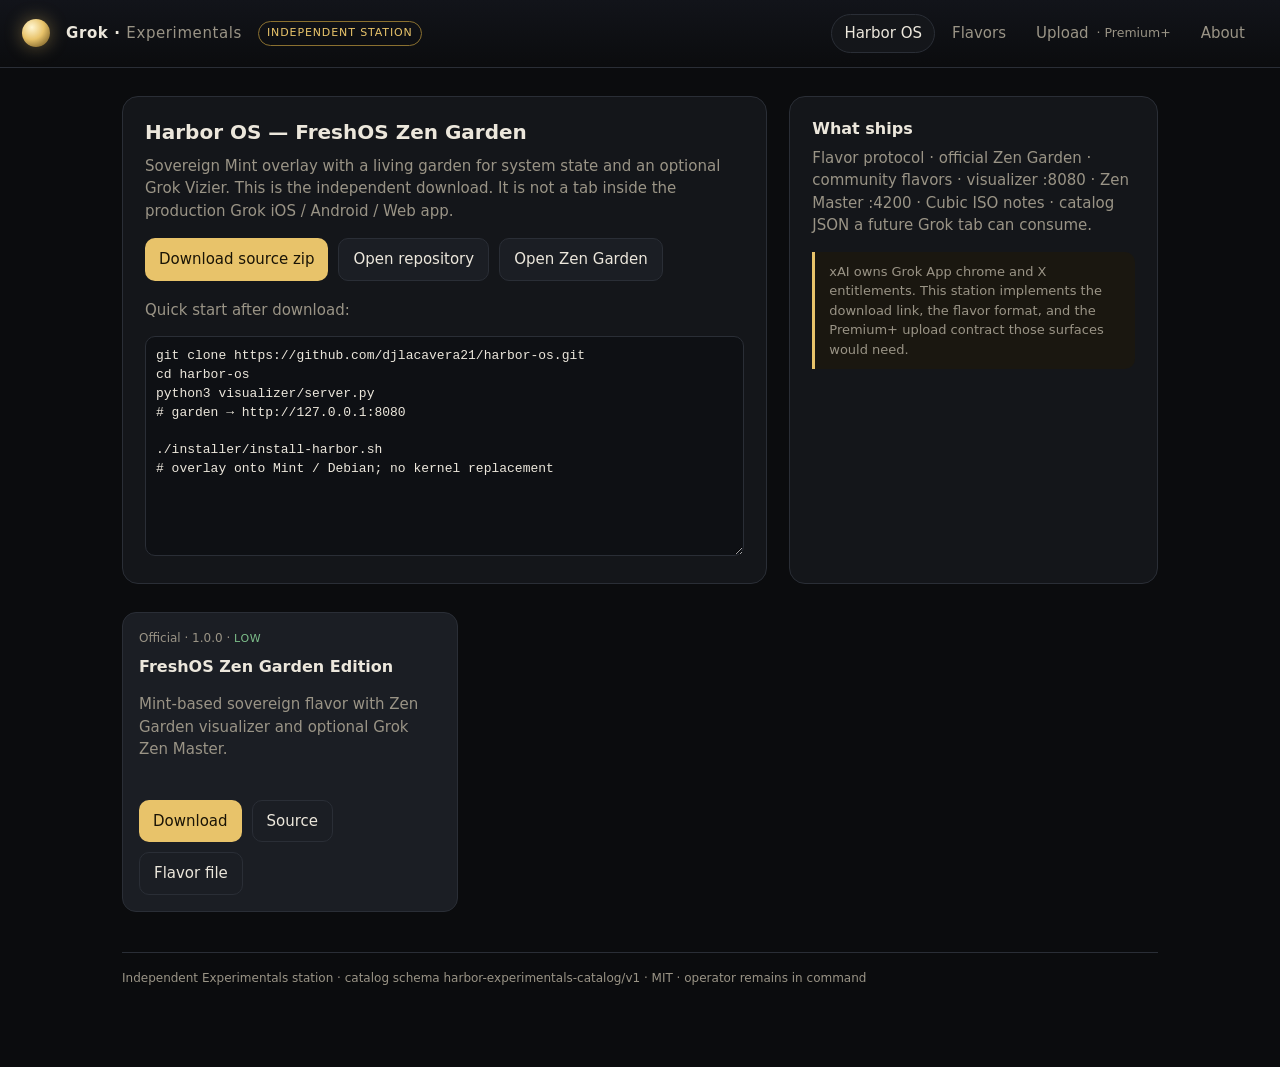
==== experimentals/index.html @ 012219d5 "Add Experimentals station UI and FreshOS alignment whitepaper" ====
<!DOCTYPE html>
<html lang="en">
<head>
  <meta charset="utf-8" />
  <meta name="viewport" content="width=device-width, initial-scale=1" />
  <title>Harbor OS · Experimentals</title>
  <link rel="stylesheet" href="station.css" />
</head>
<body>
  <header class="app">
    <div class="mark" aria-hidden="true"></div>
    <h1>Grok · <span>Experimentals</span></h1>
    <span class="pill">Independent station</span>
    <nav class="tabs">
      <button class="tab active" data-tab="official">Harbor OS</button>
      <button class="tab" data-tab="flavors">Flavors</button>
      <button class="tab" data-tab="upload">Upload <small>· Premium+</small></button>
      <button class="tab" data-tab="about">About</button>
    </nav>
  </header>
  <main>
    <div class="mobile-nav">
      <button class="tab active" data-tab="official">Harbor OS</button>
      <button class="tab" data-tab="flavors">Flavors</button>
      <button class="tab" data-tab="upload">Upload</button>
      <button class="tab" data-tab="about">About</button>
    </div>
    <section id="official" class="active">
      <div class="hero">
        <div class="card">
          <h2>Harbor OS — FreshOS Zen Garden</h2>
          <p class="lead">Sovereign Mint overlay with a living garden for system state and an optional Grok Vizier. This is the independent download. It is not a tab inside the production Grok iOS / Android / Web app.</p>
          <div class="row">
            <a class="btn" href="https://github.com/djlacavera21/harbor-os/archive/refs/heads/main.zip">Download source zip</a>
            <a class="btn ghost" href="https://github.com/djlacavera21/harbor-os">Open repository</a>
            <a class="btn ghost" href="../visualizer/index.html">Open Zen Garden</a>
          </div>
          <p class="lead" style="margin-top:18px">Quick start after download:</p>
          <textarea readonly>git clone https://github.com/djlacavera21/harbor-os.git
cd harbor-os
python3 visualizer/server.py
# garden → http://127.0.0.1:8080

./installer/install-harbor.sh
# overlay onto Mint / Debian; no kernel replacement</textarea>
        </div>
        <div class="card">
          <h3>What ships</h3>
          <p class="lead">Flavor protocol · official Zen Garden · community flavors · visualizer :8080 · Zen Master :4200 · Cubic ISO notes · catalog JSON a future Grok tab can consume.</p>
          <div class="notice">xAI owns Grok App chrome and X entitlements. This station implements the download link, the flavor format, and the Premium+ upload contract those surfaces would need.</div>
        </div>
      </div>
      <div class="grid" id="official-grid"></div>
    </section>
    <section id="flavors">
      <h2>Harbor flavors</h2>
      <p class="lead">A flavor is a versioned overlay, not a relicensed distro. Official line is free to download. Community packs stay unsigned until reviewed.</p>
      <div class="grid" id="flavor-grid"></div>
    </section>
    <section id="upload">
      <div class="card">
        <h2>Upload a flavor</h2>
        <p class="lead">Proposed Grok App submenu: X Premium+ only. Here the gate is local so authors can rehearse the same contract.</p>
        <div class="gate">
          <input id="premium" type="checkbox" />
          <label for="premium">I hold X Premium+ (or I am rehearsing the Premium+ upload path)</label>
        </div>
        <p class="lead">Drop a <code>harbor.flavor.yaml</code>. Max 50 MiB for a packed overlay. No API keys, no ISO images, no official xAI OS branding.</p>
        <input id="file" type="file" accept=".yaml,.yml,.json,.zip" disabled />
        <p class="lead">Or paste YAML:</p>
        <textarea id="yaml" placeholder="schema: harbor-flavor/v1" disabled></textarea>
        <div class="row">
          <button id="validate" disabled>Validate harbor-flavor/v1</button>
          <button id="packet" class="ghost" disabled>Build submission packet</button>
        </div>
        <p class="lead">Validated packets are published by pull request against <code>experimentals/catalog.json</code>.</p>
        <div id="log">Gate closed. Enable Premium+ simulation to upload.</div>
      </div>
    </section>
    <section id="about">
      <div class="card">
        <h2>Boundaries</h2>
        <p>Harbor OS is an independent overlay and flavor protocol maintained at <a href="https://github.com/djlacavera21/harbor-os">github.com/djlacavera21/harbor-os</a>.</p>
        <ul>
          <li>It does not modify the Grok App binary.</li>
          <li>It does not read live X subscription state.</li>
          <li>It does not host a full Linux Mint ISO (use official Mint + Cubic).</li>
          <li>It is not harboros.ai / TrueNAS SCALE HarborOS, and not the Rust Pi-4 harbor-kernel.</li>
        </ul>
        <p>Sister trees: <a href="https://github.com/djlacavera21/Harbor-OS-Experimentals">Harbor-OS-Experimentals</a>, <a href="https://github.com/djlacavera21/freshos-zen-garden">freshos-zen-garden</a>.</p>
        <p>Whitepaper: <a href="../whitepaper/FreshOS_Automation_Alignment_Whitepaper.md">FreshOS Automation Alignment</a>.</p>
      </div>
    </section>
    <footer class="site">Independent Experimentals station · catalog schema harbor-experimentals-catalog/v1 · MIT · operator remains in command</footer>
  </main>
  <script src="station.js"></script>
</body>
</html>
---- experimentals/station.css ----
:root{--bg:#0b0c0e;--panel:#14161a;--panel-2:#1b1e24;--line:#2a2e36;--text:#ece7dc;--muted:#9a9486;--gold:#e8c36a;--gold-dim:#8a7030;--ok:#7dbe8a;--warn:#d08a4a;--bad:#c96b6b}
*{box-sizing:border-box}html,body{margin:0;background:var(--bg);color:var(--text);font:15px/1.5 IBM Plex Sans,Segoe UI,system-ui,sans-serif}a{color:var(--gold);text-decoration:none}a:hover{text-decoration:underline}
header.app{display:flex;align-items:center;gap:16px;padding:14px 22px;border-bottom:1px solid var(--line);background:linear-gradient(180deg,#12141a,#0b0c0e);position:sticky;top:0;z-index:10}
.mark{width:28px;height:28px;border-radius:50%;background:radial-gradient(circle at 35% 30%,#fff6d2,var(--gold) 45%,#5a4314);box-shadow:0 0 18px #e8c36a66}
header h1{font-size:15px;font-weight:600;margin:0;letter-spacing:.04em}header h1 span{color:var(--muted);font-weight:400}
.tabs{display:flex;gap:4px;margin-left:auto}.tab{background:transparent;color:var(--muted);border:1px solid transparent;padding:7px 12px;border-radius:999px;cursor:pointer;font:inherit}.tab.active{color:var(--text);border-color:var(--line);background:var(--panel)}
.pill{font-size:11px;letter-spacing:.08em;text-transform:uppercase;border:1px solid var(--gold-dim);color:var(--gold);padding:3px 8px;border-radius:999px}
main{max-width:1080px;margin:0 auto;padding:28px 22px 80px}.hero{display:grid;grid-template-columns:1.4fr .8fr;gap:22px;margin-bottom:28px}
@media(max-width:860px){.hero{grid-template-columns:1fr}.tabs{display:none}.mobile-nav{display:flex}}
.card{background:var(--panel);border:1px solid var(--line);border-radius:16px;padding:20px 22px}h2{font-size:20px;margin:0 0 8px}h3{font-size:16px;margin:0 0 6px}p.lead{color:var(--muted);margin-top:0}
.row{display:flex;gap:10px;flex-wrap:wrap;margin-top:16px}button,.btn{display:inline-flex;align-items:center;gap:8px;background:var(--gold);color:#1a1406;border:0;border-radius:10px;padding:9px 14px;font:600 13px/1 inherit;cursor:pointer;text-decoration:none}
button.ghost,.btn.ghost{background:var(--panel-2);color:var(--text);border:1px solid var(--line)}button:disabled{opacity:.45;cursor:not-allowed}
.grid{display:grid;grid-template-columns:repeat(auto-fill,minmax(250px,1fr));gap:14px}.flavor{background:var(--panel-2);border:1px solid var(--line);border-radius:14px;padding:16px;display:flex;flex-direction:column;gap:8px}.flavor .meta{color:var(--muted);font-size:12px}
.risk{font-size:11px;text-transform:uppercase;letter-spacing:.06em}.risk.low{color:var(--ok)}.risk.unsigned{color:var(--warn)}
.notice{border-left:3px solid var(--gold);padding:10px 14px;background:#1a1710;border-radius:0 10px 10px 0;color:var(--muted);font-size:13px}.gate{display:flex;align-items:center;gap:10px;margin:14px 0}
input[type=file],textarea,input[type=text]{width:100%;background:#0e1014;color:var(--text);border:1px solid var(--line);border-radius:10px;padding:10px;font:13px/1.45 ui-monospace,Menlo,monospace}textarea{min-height:220px;resize:vertical}
#log{white-space:pre-wrap;font:12px/1.5 ui-monospace,monospace;color:var(--muted);background:#0e1014;border-radius:10px;padding:12px;min-height:80px}.ok{color:var(--ok)}.bad{color:var(--bad)}
footer.site{color:var(--muted);font-size:12px;margin-top:40px;border-top:1px solid var(--line);padding-top:16px}section{display:none}section.active{display:block}.mobile-nav{display:none;gap:8px;margin:0 0 18px}
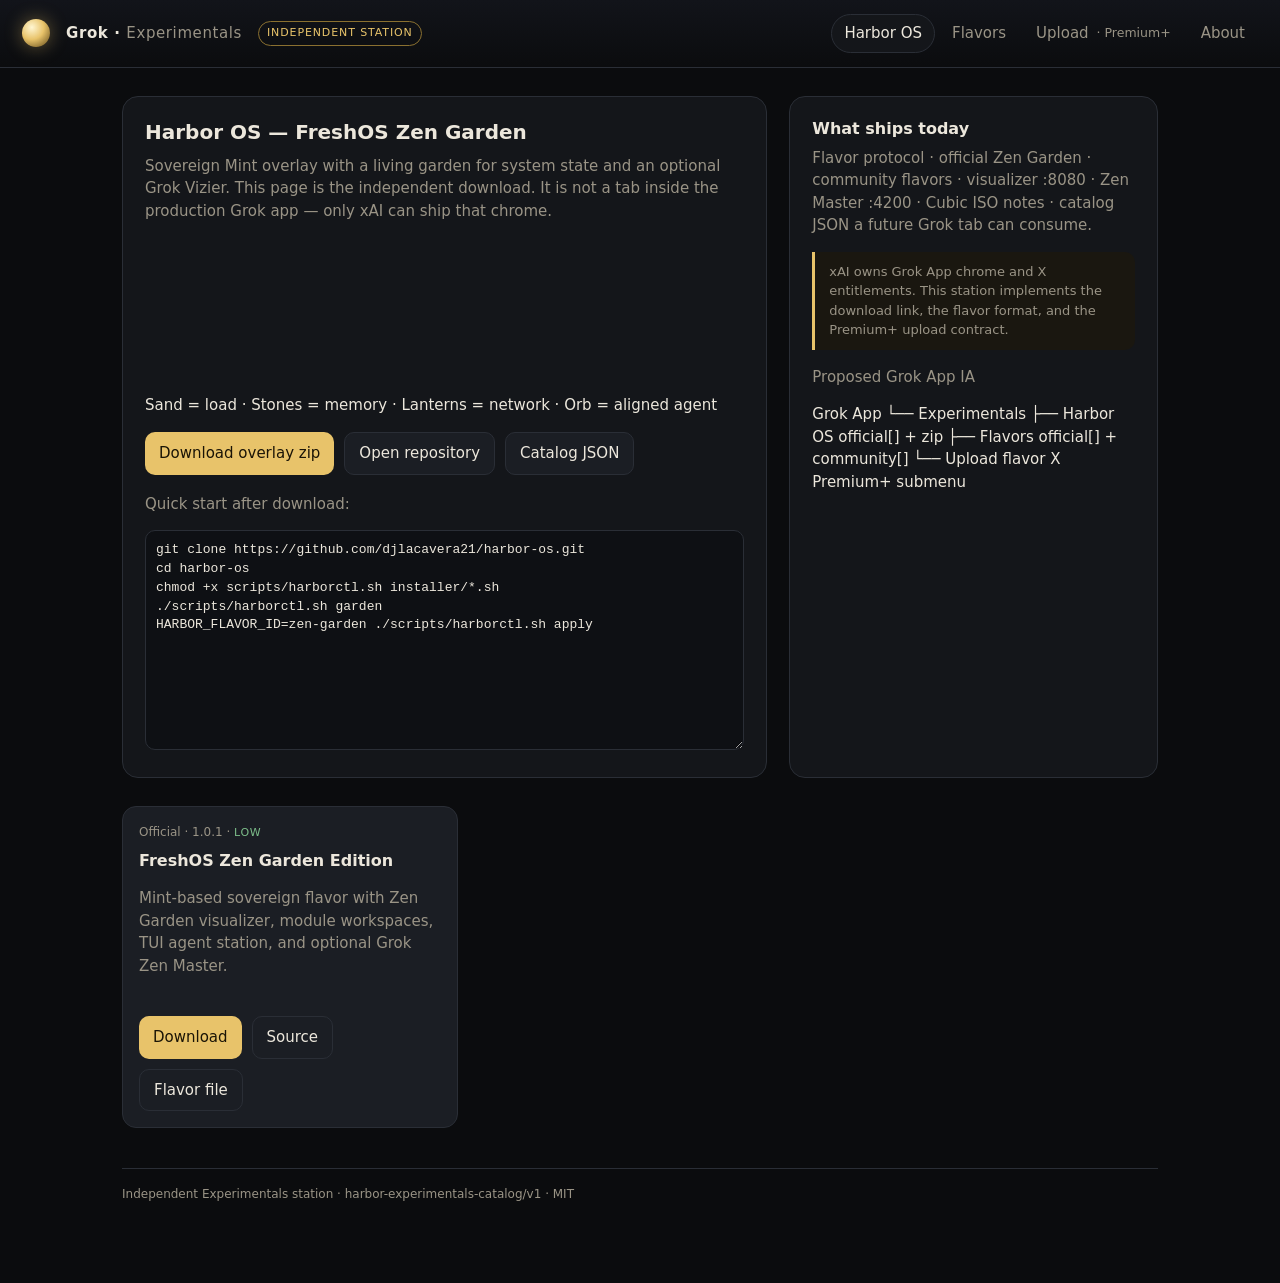
==== commit c2faebe0: "Split Experimentals station into index/station.css with Grok-app tabs and garden preview" ====
--- a/experimentals/index.html
+++ b/experimentals/index.html
@@ -4,6 +4,7 @@
   <meta charset="utf-8" />
   <meta name="viewport" content="width=device-width, initial-scale=1" />
   <title>Harbor OS · Experimentals</title>
+  <meta name="description" content="Independent Harbor OS download station. Official FreshOS Zen Garden flavor, community flavors, and a Premium+ upload rehearsal." />
   <link rel="stylesheet" href="station.css" />
 </head>
 <body>
@@ -19,79 +20,81 @@
     </nav>
   </header>
   <main>
-    <div class="mobile-nav">
-      <button class="tab active" data-tab="official">Harbor OS</button>
-      <button class="tab" data-tab="flavors">Flavors</button>
-      <button class="tab" data-tab="upload">Upload</button>
-      <button class="tab" data-tab="about">About</button>
-    </div>
     <section id="official" class="active">
       <div class="hero">
         <div class="card">
           <h2>Harbor OS — FreshOS Zen Garden</h2>
-          <p class="lead">Sovereign Mint overlay with a living garden for system state and an optional Grok Vizier. This is the independent download. It is not a tab inside the production Grok iOS / Android / Web app.</p>
+          <p class="lead">Sovereign Mint overlay with a living garden for system state and an optional Grok Vizier. This page is the independent download. It is not a tab inside the production Grok app — only xAI can ship that chrome.</p>
+          <div class="garden-wrap" aria-hidden="true">
+            <canvas id="mini-garden"></canvas>
+            <div class="garden-cap">Sand = load · Stones = memory · Lanterns = network · Orb = aligned agent</div>
+          </div>
           <div class="row">
-            <a class="btn" href="https://github.com/djlacavera21/harbor-os/archive/refs/heads/main.zip">Download source zip</a>
+            <a class="btn" href="https://github.com/djlacavera21/harbor-os/archive/refs/heads/main.zip">Download overlay zip</a>
             <a class="btn ghost" href="https://github.com/djlacavera21/harbor-os">Open repository</a>
-            <a class="btn ghost" href="../visualizer/index.html">Open Zen Garden</a>
+            <a class="btn ghost" href="https://raw.githubusercontent.com/djlacavera21/harbor-os/main/experimentals/catalog.json">Catalog JSON</a>
           </div>
           <p class="lead" style="margin-top:18px">Quick start after download:</p>
+          <div class="dl-box">
           <textarea readonly>git clone https://github.com/djlacavera21/harbor-os.git
 cd harbor-os
-python3 visualizer/server.py
-# garden → http://127.0.0.1:8080
-
-./installer/install-harbor.sh
-# overlay onto Mint / Debian; no kernel replacement</textarea>
+chmod +x scripts/harborctl.sh installer/*.sh
+./scripts/harborctl.sh garden
+HARBOR_FLAVOR_ID=zen-garden ./scripts/harborctl.sh apply</textarea>
+          </div>
         </div>
         <div class="card">
-          <h3>What ships</h3>
+          <h3>What ships today</h3>
           <p class="lead">Flavor protocol · official Zen Garden · community flavors · visualizer :8080 · Zen Master :4200 · Cubic ISO notes · catalog JSON a future Grok tab can consume.</p>
-          <div class="notice">xAI owns Grok App chrome and X entitlements. This station implements the download link, the flavor format, and the Premium+ upload contract those surfaces would need.</div>
+          <div class="notice">xAI owns Grok App chrome and X entitlements. This station implements the download link, the flavor format, and the Premium+ upload contract.</div>
+          <p class="lead" style="margin-top:16px">Proposed Grok App IA</p>
+          <div class="ia">Grok App
+ └── Experimentals
+      ├── Harbor OS     official[] + zip
+      ├── Flavors       official[] + community[]
+      └── Upload flavor X Premium+ submenu</div>
         </div>
       </div>
       <div class="grid" id="official-grid"></div>
     </section>
     <section id="flavors">
       <h2>Harbor flavors</h2>
-      <p class="lead">A flavor is a versioned overlay, not a relicensed distro. Official line is free to download. Community packs stay unsigned until reviewed.</p>
+      <p class="lead">A flavor is a versioned overlay, not a relicensed distro. Official line is free. Community packs stay unsigned until reviewed. Proposed Grok App submenu: X Premium+ authors upload <code>harbor.flavor.yaml</code>.</p>
       <div class="grid" id="flavor-grid"></div>
     </section>
     <section id="upload">
       <div class="card">
         <h2>Upload a flavor</h2>
-        <p class="lead">Proposed Grok App submenu: X Premium+ only. Here the gate is local so authors can rehearse the same contract.</p>
+        <p class="lead">Proposed Grok App submenu: <strong>X Premium+ only</strong>. Here the gate is local so authors can rehearse the same contract.</p>
         <div class="gate">
           <input id="premium" type="checkbox" />
           <label for="premium">I hold X Premium+ (or I am rehearsing the Premium+ upload path)</label>
         </div>
-        <p class="lead">Drop a <code>harbor.flavor.yaml</code>. Max 50 MiB for a packed overlay. No API keys, no ISO images, no official xAI OS branding.</p>
+        <p class="lead">Drop a <code>harbor.flavor.yaml</code>. Max 50 MiB. No API keys, no ISO images, no official xAI OS branding.</p>
         <input id="file" type="file" accept=".yaml,.yml,.json,.zip" disabled />
         <p class="lead">Or paste YAML:</p>
         <textarea id="yaml" placeholder="schema: harbor-flavor/v1" disabled></textarea>
         <div class="row">
           <button id="validate" disabled>Validate harbor-flavor/v1</button>
           <button id="packet" class="ghost" disabled>Build submission packet</button>
+          <a class="btn ghost" href="https://github.com/djlacavera21/harbor-os/issues/new?template=submit-flavor.yml">Open submit-flavor issue</a>
         </div>
-        <p class="lead">Validated packets are published by pull request against <code>experimentals/catalog.json</code>.</p>
         <div id="log">Gate closed. Enable Premium+ simulation to upload.</div>
       </div>
     </section>
     <section id="about">
       <div class="card">
         <h2>Boundaries</h2>
-        <p>Harbor OS is an independent overlay and flavor protocol maintained at <a href="https://github.com/djlacavera21/harbor-os">github.com/djlacavera21/harbor-os</a>.</p>
+        <p>Harbor OS is independent at <a href="https://github.com/djlacavera21/harbor-os">github.com/djlacavera21/harbor-os</a>.</p>
         <ul>
           <li>It does not modify the Grok App binary.</li>
           <li>It does not read live X subscription state.</li>
           <li>It does not host a full Linux Mint ISO (use official Mint + Cubic).</li>
-          <li>It is not harboros.ai / TrueNAS SCALE HarborOS, and not the Rust Pi-4 harbor-kernel.</li>
         </ul>
-        <p>Sister trees: <a href="https://github.com/djlacavera21/Harbor-OS-Experimentals">Harbor-OS-Experimentals</a>, <a href="https://github.com/djlacavera21/freshos-zen-garden">freshos-zen-garden</a>.</p>
-        <p>Whitepaper: <a href="../whitepaper/FreshOS_Automation_Alignment_Whitepaper.md">FreshOS Automation Alignment</a>.</p>
+        <p>Enable Pages at Settings → Pages (branch main, folder /docs) so <a href="https://djlacavera21.github.io/harbor-os/">djlacavera21.github.io/harbor-os</a> resolves.</p>
       </div>
     </section>
-    <footer class="site">Independent Experimentals station · catalog schema harbor-experimentals-catalog/v1 · MIT · operator remains in command</footer>
+    <footer class="site">Independent Experimentals station · harbor-experimentals-catalog/v1 · MIT</footer>
   </main>
   <script src="station.js"></script>
 </body>
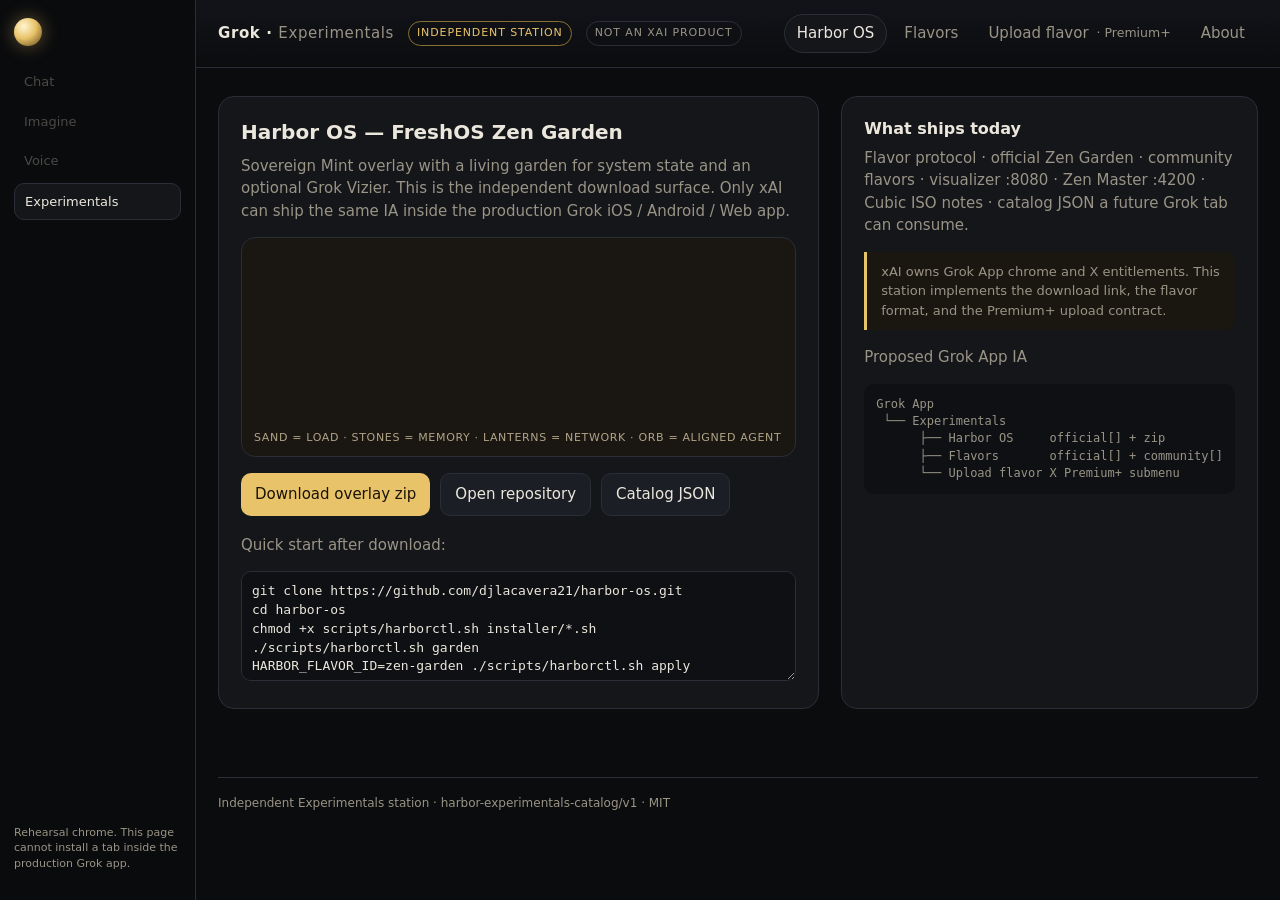
==== commit 8021abda: "Experimentals UI: Grok-app rehearsal shell and shared station styles" ====
--- a/experimentals/index.html
+++ b/experimentals/index.html
@@ -4,98 +4,110 @@
   <meta charset="utf-8" />
   <meta name="viewport" content="width=device-width, initial-scale=1" />
   <title>Harbor OS · Experimentals</title>
-  <meta name="description" content="Independent Harbor OS download station. Official FreshOS Zen Garden flavor, community flavors, and a Premium+ upload rehearsal." />
+  <meta name="description" content="Independent Harbor OS download station. Official FreshOS Zen Garden flavor, community flavors, and an X Premium+ upload rehearsal. Not an official Grok App tab." />
   <link rel="stylesheet" href="station.css" />
 </head>
-<body>
-  <header class="app">
+<body class="shell">
+  <aside class="rail" aria-label="Grok app rehearsal">
     <div class="mark" aria-hidden="true"></div>
-    <h1>Grok · <span>Experimentals</span></h1>
-    <span class="pill">Independent station</span>
-    <nav class="tabs">
-      <button class="tab active" data-tab="official">Harbor OS</button>
-      <button class="tab" data-tab="flavors">Flavors</button>
-      <button class="tab" data-tab="upload">Upload <small>· Premium+</small></button>
-      <button class="tab" data-tab="about">About</button>
+    <nav>
+      <span class="rail-item muted">Chat</span>
+      <span class="rail-item muted">Imagine</span>
+      <span class="rail-item muted">Voice</span>
+      <span class="rail-item active">Experimentals</span>
     </nav>
-  </header>
-  <main>
-    <section id="official" class="active">
-      <div class="hero">
-        <div class="card">
-          <h2>Harbor OS — FreshOS Zen Garden</h2>
-          <p class="lead">Sovereign Mint overlay with a living garden for system state and an optional Grok Vizier. This page is the independent download. It is not a tab inside the production Grok app — only xAI can ship that chrome.</p>
-          <div class="garden-wrap" aria-hidden="true">
-            <canvas id="mini-garden"></canvas>
-            <div class="garden-cap">Sand = load · Stones = memory · Lanterns = network · Orb = aligned agent</div>
-          </div>
-          <div class="row">
-            <a class="btn" href="https://github.com/djlacavera21/harbor-os/archive/refs/heads/main.zip">Download overlay zip</a>
-            <a class="btn ghost" href="https://github.com/djlacavera21/harbor-os">Open repository</a>
-            <a class="btn ghost" href="https://raw.githubusercontent.com/djlacavera21/harbor-os/main/experimentals/catalog.json">Catalog JSON</a>
-          </div>
-          <p class="lead" style="margin-top:18px">Quick start after download:</p>
-          <div class="dl-box">
-          <textarea readonly>git clone https://github.com/djlacavera21/harbor-os.git
+    <p class="rail-note">Rehearsal chrome. This page cannot install a tab inside the production Grok app.</p>
+  </aside>
+  <div class="stage">
+    <header class="app">
+      <h1>Grok · <span>Experimentals</span></h1>
+      <span class="pill">Independent station</span>
+      <span class="pill dim">Not an xAI product</span>
+      <nav class="tabs">
+        <button class="tab active" data-tab="official">Harbor OS</button>
+        <button class="tab" data-tab="flavors">Flavors</button>
+        <button class="tab" data-tab="upload">Upload flavor <small>· Premium+</small></button>
+        <button class="tab" data-tab="about">About</button>
+      </nav>
+    </header>
+    <main>
+      <section id="official" class="active">
+        <div class="hero">
+          <div class="card">
+            <h2>Harbor OS — FreshOS Zen Garden</h2>
+            <p class="lead">Sovereign Mint overlay with a living garden for system state and an optional Grok Vizier. This is the independent download surface. Only xAI can ship the same IA inside the production Grok iOS / Android / Web app.</p>
+            <div class="garden-wrap" aria-hidden="true">
+              <canvas id="mini-garden"></canvas>
+              <div class="garden-cap">Sand = load · Stones = memory · Lanterns = network · Orb = aligned agent</div>
+            </div>
+            <div class="row">
+              <a class="btn" href="https://github.com/djlacavera21/harbor-os/archive/refs/heads/main.zip">Download overlay zip</a>
+              <a class="btn ghost" href="https://github.com/djlacavera21/harbor-os">Open repository</a>
+              <a class="btn ghost" href="https://raw.githubusercontent.com/djlacavera21/harbor-os/main/experimentals/catalog.json">Catalog JSON</a>
+            </div>
+            <p class="lead" style="margin-top:18px">Quick start after download:</p>
+            <div class="dl-box">
+              <textarea readonly>git clone https://github.com/djlacavera21/harbor-os.git
 cd harbor-os
 chmod +x scripts/harborctl.sh installer/*.sh
 ./scripts/harborctl.sh garden
 HARBOR_FLAVOR_ID=zen-garden ./scripts/harborctl.sh apply</textarea>
+            </div>
           </div>
-        </div>
-        <div class="card">
-          <h3>What ships today</h3>
-          <p class="lead">Flavor protocol · official Zen Garden · community flavors · visualizer :8080 · Zen Master :4200 · Cubic ISO notes · catalog JSON a future Grok tab can consume.</p>
-          <div class="notice">xAI owns Grok App chrome and X entitlements. This station implements the download link, the flavor format, and the Premium+ upload contract.</div>
-          <p class="lead" style="margin-top:16px">Proposed Grok App IA</p>
-          <div class="ia">Grok App
+          <div class="card">
+            <h3>What ships today</h3>
+            <p class="lead">Flavor protocol · official Zen Garden · community flavors · visualizer :8080 · Zen Master :4200 · Cubic ISO notes · catalog JSON a future Grok tab can consume.</p>
+            <div class="notice">xAI owns Grok App chrome and X entitlements. This station implements the download link, the flavor format, and the Premium+ upload contract.</div>
+            <p class="lead" style="margin-top:16px">Proposed Grok App IA</p>
+            <div class="ia">Grok App
  └── Experimentals
       ├── Harbor OS     official[] + zip
       ├── Flavors       official[] + community[]
       └── Upload flavor X Premium+ submenu</div>
+          </div>
         </div>
-      </div>
-      <div class="grid" id="official-grid"></div>
-    </section>
-    <section id="flavors">
-      <h2>Harbor flavors</h2>
-      <p class="lead">A flavor is a versioned overlay, not a relicensed distro. Official line is free. Community packs stay unsigned until reviewed. Proposed Grok App submenu: X Premium+ authors upload <code>harbor.flavor.yaml</code>.</p>
-      <div class="grid" id="flavor-grid"></div>
-    </section>
-    <section id="upload">
-      <div class="card">
-        <h2>Upload a flavor</h2>
-        <p class="lead">Proposed Grok App submenu: <strong>X Premium+ only</strong>. Here the gate is local so authors can rehearse the same contract.</p>
-        <div class="gate">
-          <input id="premium" type="checkbox" />
-          <label for="premium">I hold X Premium+ (or I am rehearsing the Premium+ upload path)</label>
+        <div class="grid" id="official-grid"></div>
+      </section>
+      <section id="flavors">
+        <h2>Harbor flavors</h2>
+        <p class="lead">A flavor is a versioned overlay, not a relicensed distro. Official line is free. Community packs stay unsigned until reviewed. Proposed Grok App submenu: X Premium+ authors upload <code>harbor.flavor.yaml</code>.</p>
+        <div class="grid" id="flavor-grid"></div>
+      </section>
+      <section id="upload">
+        <div class="card">
+          <h2>Upload a flavor</h2>
+          <p class="lead">Proposed Grok App submenu: <strong>X Premium+ only</strong>. Here the gate is local so authors can rehearse the same contract. Live entitlement checks belong to xAI.</p>
+          <div class="gate">
+            <input id="premium" type="checkbox" />
+            <label for="premium">I hold X Premium+ (or I am rehearsing the Premium+ upload path)</label>
+          </div>
+          <p class="lead">Drop a <code>harbor.flavor.yaml</code>. Max 50 MiB. No API keys, no ISO images, no official xAI OS branding.</p>
+          <input id="file" type="file" accept=".yaml,.yml,.json,.zip" disabled />
+          <p class="lead">Or paste YAML:</p>
+          <textarea id="yaml" placeholder="schema: harbor-flavor/v1" disabled></textarea>
+          <div class="row">
+            <button id="validate" disabled>Validate harbor-flavor/v1</button>
+            <button id="packet" class="ghost" disabled>Build submission packet</button>
+            <a class="btn ghost" href="https://github.com/djlacavera21/harbor-os/issues/new?template=submit-flavor.yml">Open submit-flavor issue</a>
+          </div>
+          <div id="log">Gate closed. Enable Premium+ simulation to upload.</div>
         </div>
-        <p class="lead">Drop a <code>harbor.flavor.yaml</code>. Max 50 MiB. No API keys, no ISO images, no official xAI OS branding.</p>
-        <input id="file" type="file" accept=".yaml,.yml,.json,.zip" disabled />
-        <p class="lead">Or paste YAML:</p>
-        <textarea id="yaml" placeholder="schema: harbor-flavor/v1" disabled></textarea>
-        <div class="row">
-          <button id="validate" disabled>Validate harbor-flavor/v1</button>
-          <button id="packet" class="ghost" disabled>Build submission packet</button>
-          <a class="btn ghost" href="https://github.com/djlacavera21/harbor-os/issues/new?template=submit-flavor.yml">Open submit-flavor issue</a>
+      </section>
+      <section id="about">
+        <div class="card">
+          <h2>Boundaries</h2>
+          <p>Harbor OS is independent at <a href="https://github.com/djlacavera21/harbor-os">github.com/djlacavera21/harbor-os</a>.</p>
+          <ul>
+            <li>It does not modify the Grok App binary.</li>
+            <li>It does not read live X subscription state.</li>
+            <li>It does not host a full Linux Mint ISO (use official Mint + Cubic).</li>
+          </ul>
+          <p>Enable Pages at Settings → Pages (GitHub Actions, or branch <code>main</code> / folder <code>/docs</code>) so <a href="https://djlacavera21.github.io/harbor-os/">djlacavera21.github.io/harbor-os</a> resolves.</p>
         </div>
-        <div id="log">Gate closed. Enable Premium+ simulation to upload.</div>
-      </div>
-    </section>
-    <section id="about">
-      <div class="card">
-        <h2>Boundaries</h2>
-        <p>Harbor OS is independent at <a href="https://github.com/djlacavera21/harbor-os">github.com/djlacavera21/harbor-os</a>.</p>
-        <ul>
-          <li>It does not modify the Grok App binary.</li>
-          <li>It does not read live X subscription state.</li>
-          <li>It does not host a full Linux Mint ISO (use official Mint + Cubic).</li>
-        </ul>
-        <p>Enable Pages at Settings → Pages (branch main, folder /docs) so <a href="https://djlacavera21.github.io/harbor-os/">djlacavera21.github.io/harbor-os</a> resolves.</p>
-      </div>
-    </section>
-    <footer class="site">Independent Experimentals station · harbor-experimentals-catalog/v1 · MIT</footer>
-  </main>
+      </section>
+      <footer class="site">Independent Experimentals station · harbor-experimentals-catalog/v1 · MIT</footer>
+    </main>
+  </div>
   <script src="station.js"></script>
 </body>
 </html>
--- a/experimentals/station.css
+++ b/experimentals/station.css
@@ -1,18 +1,47 @@
-:root{--bg:#0b0c0e;--panel:#14161a;--panel-2:#1b1e24;--line:#2a2e36;--text:#ece7dc;--muted:#9a9486;--gold:#e8c36a;--gold-dim:#8a7030;--ok:#7dbe8a;--warn:#d08a4a;--bad:#c96b6b}
-*{box-sizing:border-box}html,body{margin:0;background:var(--bg);color:var(--text);font:15px/1.5 IBM Plex Sans,Segoe UI,system-ui,sans-serif}a{color:var(--gold);text-decoration:none}a:hover{text-decoration:underline}
-header.app{display:flex;align-items:center;gap:16px;padding:14px 22px;border-bottom:1px solid var(--line);background:linear-gradient(180deg,#12141a,#0b0c0e);position:sticky;top:0;z-index:10}
+:root{--bg:#0b0c0e;--panel:#14161a;--panel-2:#1b1e24;--line:#2a2e36;--text:#ece7dc;--muted:#9a9486;--gold:#e8c36a;--gold-dim:#8a7030;--ok:#7dbe8a;--warn:#d08a4a;--bad:#c96b6b;--orb:#7ec8c4}
+*{box-sizing:border-box}html,body{margin:0;background:var(--bg);color:var(--text);font:15px/1.5 "IBM Plex Sans",Segoe UI,system-ui,sans-serif}
+a{color:var(--gold);text-decoration:none}a:hover{text-decoration:underline}
+header.app{display:flex;align-items:center;gap:14px;padding:14px 22px;border-bottom:1px solid var(--line);background:linear-gradient(180deg,#12141a,#0b0c0e);position:sticky;top:0;z-index:10;flex-wrap:wrap}
 .mark{width:28px;height:28px;border-radius:50%;background:radial-gradient(circle at 35% 30%,#fff6d2,var(--gold) 45%,#5a4314);box-shadow:0 0 18px #e8c36a66}
 header h1{font-size:15px;font-weight:600;margin:0;letter-spacing:.04em}header h1 span{color:var(--muted);font-weight:400}
-.tabs{display:flex;gap:4px;margin-left:auto}.tab{background:transparent;color:var(--muted);border:1px solid transparent;padding:7px 12px;border-radius:999px;cursor:pointer;font:inherit}.tab.active{color:var(--text);border-color:var(--line);background:var(--panel)}
+.tabs{display:flex;gap:4px;margin-left:auto;flex-wrap:wrap}
+.tab{background:transparent;color:var(--muted);border:1px solid transparent;padding:7px 12px;border-radius:999px;cursor:pointer;font:inherit}
+.tab.active{color:var(--text);border-color:var(--line);background:var(--panel)}
 .pill{font-size:11px;letter-spacing:.08em;text-transform:uppercase;border:1px solid var(--gold-dim);color:var(--gold);padding:3px 8px;border-radius:999px}
-main{max-width:1080px;margin:0 auto;padding:28px 22px 80px}.hero{display:grid;grid-template-columns:1.4fr .8fr;gap:22px;margin-bottom:28px}
-@media(max-width:860px){.hero{grid-template-columns:1fr}.tabs{display:none}.mobile-nav{display:flex}}
-.card{background:var(--panel);border:1px solid var(--line);border-radius:16px;padding:20px 22px}h2{font-size:20px;margin:0 0 8px}h3{font-size:16px;margin:0 0 6px}p.lead{color:var(--muted);margin-top:0}
-.row{display:flex;gap:10px;flex-wrap:wrap;margin-top:16px}button,.btn{display:inline-flex;align-items:center;gap:8px;background:var(--gold);color:#1a1406;border:0;border-radius:10px;padding:9px 14px;font:600 13px/1 inherit;cursor:pointer;text-decoration:none}
-button.ghost,.btn.ghost{background:var(--panel-2);color:var(--text);border:1px solid var(--line)}button:disabled{opacity:.45;cursor:not-allowed}
-.grid{display:grid;grid-template-columns:repeat(auto-fill,minmax(250px,1fr));gap:14px}.flavor{background:var(--panel-2);border:1px solid var(--line);border-radius:14px;padding:16px;display:flex;flex-direction:column;gap:8px}.flavor .meta{color:var(--muted);font-size:12px}
+main{max-width:1120px;margin:0 auto;padding:28px 22px 80px}
+.hero{display:grid;grid-template-columns:1.25fr .75fr;gap:22px;margin-bottom:28px}
+@media(max-width:900px){.hero{grid-template-columns:1fr}}
+.card{background:var(--panel);border:1px solid var(--line);border-radius:16px;padding:20px 22px}
+h2{font-size:20px;margin:0 0 8px}h3{font-size:16px;margin:0 0 6px}p.lead{color:var(--muted);margin-top:0}
+.row{display:flex;gap:10px;flex-wrap:wrap;margin-top:16px}
+button,.btn{display:inline-flex;align-items:center;gap:8px;background:var(--gold);color:#1a1406;border:0;border-radius:10px;padding:9px 14px;font:600 13px/1 inherit;cursor:pointer;text-decoration:none}
+button.ghost,.btn.ghost{background:var(--panel-2);color:var(--text);border:1px solid var(--line)}
+button:disabled{opacity:.45;cursor:not-allowed}
+.grid{display:grid;grid-template-columns:repeat(auto-fill,minmax(250px,1fr));gap:14px}
+.flavor{background:var(--panel-2);border:1px solid var(--line);border-radius:14px;padding:16px;display:flex;flex-direction:column;gap:8px}
+.flavor .meta{color:var(--muted);font-size:12px}
 .risk{font-size:11px;text-transform:uppercase;letter-spacing:.06em}.risk.low{color:var(--ok)}.risk.unsigned{color:var(--warn)}
-.notice{border-left:3px solid var(--gold);padding:10px 14px;background:#1a1710;border-radius:0 10px 10px 0;color:var(--muted);font-size:13px}.gate{display:flex;align-items:center;gap:10px;margin:14px 0}
-input[type=file],textarea,input[type=text]{width:100%;background:#0e1014;color:var(--text);border:1px solid var(--line);border-radius:10px;padding:10px;font:13px/1.45 ui-monospace,Menlo,monospace}textarea{min-height:220px;resize:vertical}
-#log{white-space:pre-wrap;font:12px/1.5 ui-monospace,monospace;color:var(--muted);background:#0e1014;border-radius:10px;padding:12px;min-height:80px}.ok{color:var(--ok)}.bad{color:var(--bad)}
-footer.site{color:var(--muted);font-size:12px;margin-top:40px;border-top:1px solid var(--line);padding-top:16px}section{display:none}section.active{display:block}.mobile-nav{display:none;gap:8px;margin:0 0 18px}
+.notice{border-left:3px solid var(--gold);padding:10px 14px;background:#1a1710;border-radius:0 10px 10px 0;color:var(--muted);font-size:13px}
+.gate{display:flex;align-items:center;gap:10px;margin:14px 0}
+input[type=file],textarea{width:100%;background:#0e1014;color:var(--text);border:1px solid var(--line);border-radius:10px;padding:10px;font:13px/1.45 ui-monospace,Menlo,monospace}
+textarea{min-height:180px;resize:vertical}
+#log{white-space:pre-wrap;font:12px/1.5 ui-monospace,monospace;color:var(--muted);background:#0e1014;border-radius:10px;padding:12px;min-height:80px}
+.ok{color:var(--ok)}.bad{color:var(--bad)}
+footer.site{color:var(--muted);font-size:12px;margin-top:40px;border-top:1px solid var(--line);padding-top:16px}
+section{display:none}section.active{display:block}
+code{background:#0e1014;padding:1px 5px;border-radius:4px}
+.garden-wrap{position:relative;height:220px;border-radius:14px;overflow:hidden;border:1px solid var(--line);background:#1a1712}
+#mini-garden{width:100%;height:100%;display:block}
+.garden-cap{position:absolute;left:12px;bottom:10px;font-size:11px;letter-spacing:.06em;text-transform:uppercase;color:#d7c7a4;opacity:.8}
+.ia{font:12px/1.45 ui-monospace,Menlo,monospace;background:#0e1014;border-radius:10px;padding:12px;color:var(--muted);white-space:pre}
+.dl-box textarea{min-height:110px}
+body.shell{display:flex;min-height:100vh}
+.rail{width:196px;flex:0 0 196px;border-right:1px solid var(--line);padding:18px 14px;background:#0a0b0d;display:flex;flex-direction:column;gap:18px}
+.rail nav{display:flex;flex-direction:column;gap:4px}
+.rail-item{display:block;padding:8px 10px;border-radius:10px;color:var(--muted);font-size:13px}
+.rail-item.active{background:var(--panel);color:var(--text);border:1px solid var(--line)}
+.rail-item.muted{opacity:.45;cursor:default}
+.rail-note{color:var(--muted);font-size:11px;line-height:1.4;margin-top:auto}
+.stage{flex:1;min-width:0}
+.pill.dim{border-color:var(--line);color:var(--muted)}
+@media(max-width:800px){body.shell{flex-direction:column}.rail{width:auto;flex:none;flex-direction:row;align-items:center;border-right:0;border-bottom:1px solid var(--line)}.rail nav{flex-direction:row;flex-wrap:wrap}.rail-note{display:none}}
